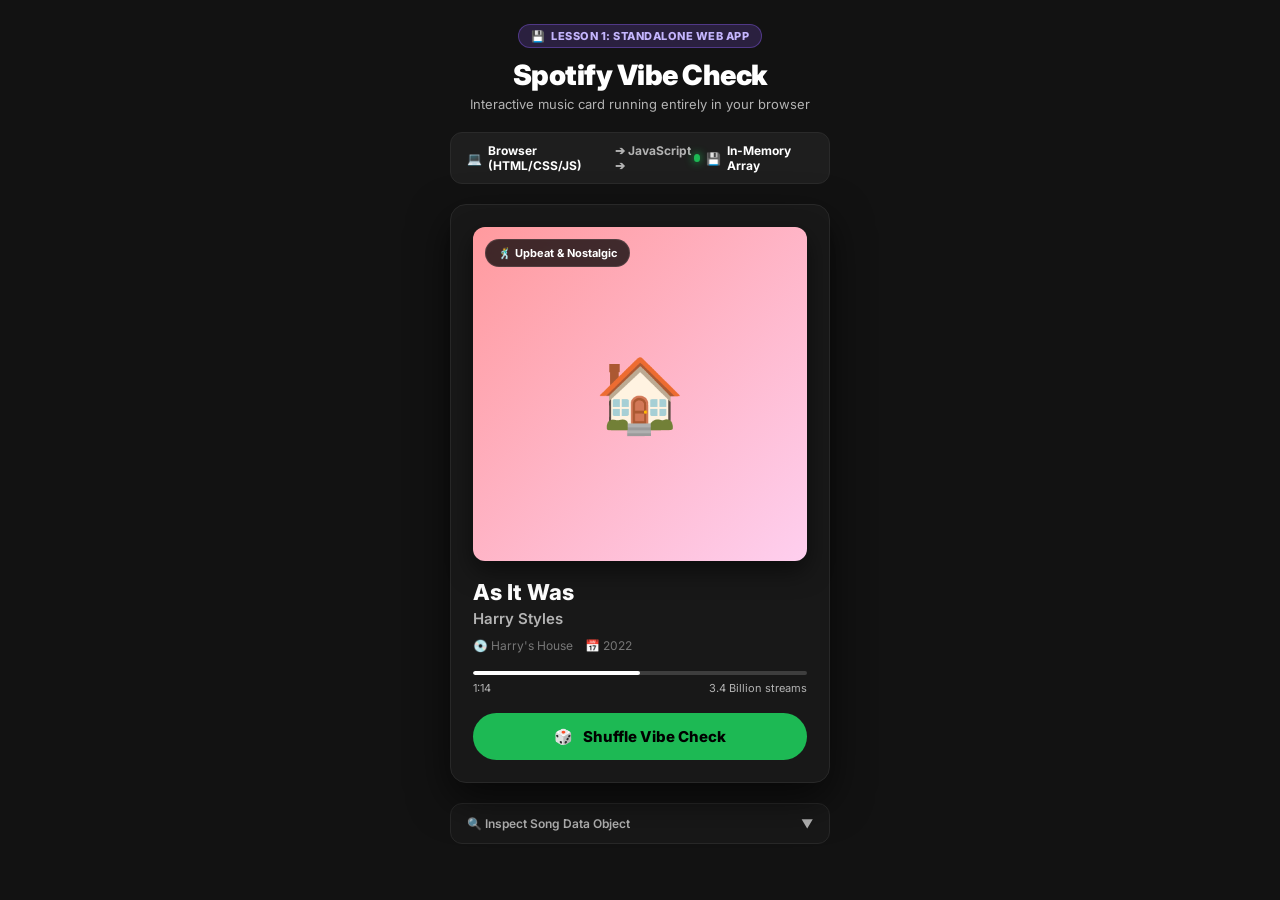
==== index.html @ 34c06614 "Initial commit of app code." ====
<!DOCTYPE html>
<html lang="en">
<head>
  <meta charset="UTF-8">
  <meta name="viewport" content="width=device-width, initial-scale=1.0">
  <title>Spotify Vibe Check — Lesson 1</title>
  
  <!-- Web Font -->
  <link rel="preconnect" href="https://fonts.googleapis.com">
  <link rel="preconnect" href="https://fonts.gstatic.com" crossorigin>
  <link href="https://fonts.googleapis.com/css2?family=Inter:wght@400;600;700;800;900&display=swap" rel="stylesheet">
  
  <!-- External CSS Stylesheet -->
  <link rel="stylesheet" href="style.css">
</head>
<body>

  <!-- Header -->
  <div class="header">
    <div class="lesson-badge">
      <span>💾</span> Lesson 1: Standalone Web App
    </div>
    <h1>Spotify Vibe Check</h1>
    <p class="subtitle">Interactive music card running entirely in your browser</p>
  </div>

  <!-- Architecture Flow Visualizer -->
  <div class="arch-bar">
    <div class="arch-node">
      <span>💻</span> Browser (HTML/CSS/JS)
    </div>
    <div class="arch-arrow">
      ➔ JavaScript ➔
    </div>
    <div class="arch-node">
      <span class="badge-status"></span>
      <span>💾</span> In-Memory Array
    </div>
  </div>

  <!-- Music Player Card -->
  <div class="player-card">
    
    <!-- Album Art & Vibe Tag -->
    <div class="album-art-wrapper">
      <div class="album-art" id="album-cover">
        🏠
      </div>
      <div class="vibe-tag" id="vibe-tag">
        🕺 Upbeat & Nostalgic
      </div>
    </div>

    <!-- Song Info -->
    <div class="track-details">
      <div class="track-title" id="song-title">As It Was</div>
      <div class="track-artist" id="song-artist">Harry Styles</div>
      <div class="track-meta">
        <span id="song-album">💿 Harry's House</span>
        <span id="song-year">📅 2022</span>
      </div>
    </div>

    <!-- Progress Bar Decoration -->
    <div class="progress-bar-container">
      <div class="progress-bar">
        <div class="progress-fill"></div>
      </div>
      <div class="time-labels">
        <span>1:14</span>
        <span id="song-streams">3.4 Billion streams</span>
      </div>
    </div>

    <!-- Controls -->
    <div class="controls">
      <button class="btn-shuffle" id="shuffle-btn" onclick="shuffleTrack()">
        <span>🎲</span> Shuffle Vibe Check
      </button>
    </div>

  </div>

  <!-- Behind the Scenes: Code Inspector -->
  <div class="inspector">
    <button class="inspector-toggle" onclick="toggleInspector()">
      <span>🔍 Inspect Song Data Object</span>
      <span id="inspector-arrow">▼</span>
    </button>
    <div class="inspector-body" id="inspector-data">
// Click "Shuffle Vibe Check" to see the track data object!
    </div>
  </div>

  <!-- External JavaScript Script -->
  <script src="script.js"></script>
</body>
</html>
---- style.css ----
/* ========================================================
   🎵 SPOTIFY VIBE CHECK — LESSON 1 STYLESHEET (CSS)
   ======================================================== */

:root {
  --spotify-green: #1db954;
  --spotify-green-hover: #1ed760;
  --spotify-black: #121212;
  --spotify-card: #181818;
  --spotify-card-hover: #242424;
  --spotify-subtext: #b3b3b3;
  --spotify-white: #ffffff;
  --accent-purple: #8b5cf6;
}

* {
  box-sizing: border-box;
  margin: 0;
  padding: 0;
  font-family: 'Inter', -apple-system, BlinkMacSystemFont, sans-serif;
}

body {
  background-color: var(--spotify-black);
  color: var(--spotify-white);
  min-height: 100vh;
  display: flex;
  flex-direction: column;
  align-items: center;
  justify-content: flex-start;
  padding: 24px 16px 50px;
}

/* Header */
.header {
  text-align: center;
  margin-bottom: 20px;
}

.lesson-badge {
  display: inline-flex;
  align-items: center;
  gap: 6px;
  padding: 4px 12px;
  border-radius: 20px;
  font-size: 11px;
  font-weight: 800;
  text-transform: uppercase;
  letter-spacing: 0.5px;
  margin-bottom: 10px;
  background: rgba(139, 92, 246, 0.2);
  color: #c4b5fd;
  border: 1px solid rgba(139, 92, 246, 0.4);
}

h1 {
  font-size: 28px;
  font-weight: 900;
  margin-bottom: 4px;
  letter-spacing: -0.5px;
}

.subtitle {
  color: var(--spotify-subtext);
  font-size: 13px;
}

/* Architecture Visualizer Bar */
.arch-bar {
  display: flex;
  align-items: center;
  justify-content: space-between;
  background: #1e1e1e;
  border: 1px solid #2a2a2a;
  border-radius: 12px;
  padding: 10px 16px;
  margin-bottom: 20px;
  font-size: 12px;
  max-width: 380px;
  width: 100%;
}

.arch-node {
  display: flex;
  align-items: center;
  gap: 6px;
  font-weight: 700;
}

.arch-arrow {
  color: var(--spotify-subtext);
  font-size: 12px;
  font-weight: 700;
}

.badge-status {
  display: inline-block;
  width: 8px;
  height: 8px;
  border-radius: 50%;
  background: var(--spotify-green);
  box-shadow: 0 0 8px var(--spotify-green);
}

/* Music Player Card */
.player-card {
  background: var(--spotify-card);
  border-radius: 16px;
  padding: 22px;
  width: 100%;
  max-width: 380px;
  box-shadow: 0 16px 40px rgba(0, 0, 0, 0.6);
  border: 1px solid #282828;
  transition: transform 0.2s ease, box-shadow 0.2s ease;
  position: relative;
}

.player-card:hover {
  background: var(--spotify-card-hover);
}

/* Album Art Container */
.album-art-wrapper {
  position: relative;
  width: 100%;
  padding-top: 100%; /* 1:1 Aspect ratio square */
  border-radius: 12px;
  overflow: hidden;
  margin-bottom: 18px;
  box-shadow: 0 10px 24px rgba(0,0,0,0.5);
}

.album-art {
  position: absolute;
  top: 0;
  left: 0;
  width: 100%;
  height: 100%;
  background: linear-gradient(135deg, #ff9a9e 0%, #fecfef 100%);
  display: flex;
  align-items: center;
  justify-content: center;
  font-size: 72px;
  transition: background 0.6s ease;
  user-select: none;
}

.vibe-tag {
  position: absolute;
  top: 12px;
  left: 12px;
  background: rgba(0, 0, 0, 0.75);
  backdrop-filter: blur(8px);
  padding: 6px 12px;
  border-radius: 20px;
  font-size: 11px;
  font-weight: 700;
  color: #fff;
  border: 1px solid rgba(255, 255, 255, 0.1);
}

/* Track Info */
.track-details {
  margin-bottom: 18px;
}

.track-title {
  font-size: 22px;
  font-weight: 800;
  color: var(--spotify-white);
  margin-bottom: 4px;
  white-space: nowrap;
  overflow: hidden;
  text-overflow: ellipsis;
}

.track-artist {
  font-size: 15px;
  font-weight: 600;
  color: var(--spotify-subtext);
  margin-bottom: 10px;
}

.track-meta {
  display: flex;
  align-items: center;
  gap: 12px;
  font-size: 12px;
  color: #777;
}

/* Progress bar decoration */
.progress-bar-container {
  margin-bottom: 18px;
}

.progress-bar {
  width: 100%;
  height: 4px;
  background: #3e3e3e;
  border-radius: 2px;
  overflow: hidden;
}

.progress-fill {
  width: 50%;
  height: 100%;
  background: var(--spotify-white);
  border-radius: 2px;
}

.time-labels {
  display: flex;
  justify-content: space-between;
  font-size: 11px;
  color: var(--spotify-subtext);
  margin-top: 6px;
}

/* Action Controls */
.controls {
  display: flex;
  flex-direction: column;
  gap: 10px;
}

.btn-shuffle {
  background: var(--spotify-green);
  color: #000;
  border: none;
  border-radius: 500px;
  padding: 14px 24px;
  font-size: 15px;
  font-weight: 800;
  cursor: pointer;
  display: flex;
  align-items: center;
  justify-content: center;
  gap: 10px;
  transition: all 0.2s ease;
  width: 100%;
}

.btn-shuffle:hover {
  background: var(--spotify-green-hover);
  transform: scale(1.03);
}

.btn-shuffle:active {
  transform: scale(0.98);
}

/* Inspector Drawer */
.inspector {
  max-width: 380px;
  width: 100%;
  margin-top: 20px;
  background: #181818;
  border: 1px solid #282828;
  border-radius: 12px;
  overflow: hidden;
}

.inspector-toggle {
  width: 100%;
  background: none;
  border: none;
  color: var(--spotify-subtext);
  padding: 12px 16px;
  font-size: 12px;
  font-weight: 600;
  text-align: left;
  cursor: pointer;
  display: flex;
  justify-content: space-between;
  align-items: center;
}

.inspector-toggle:hover {
  color: #fff;
}

.inspector-body {
  display: none;
  padding: 12px 16px;
  background: #0d0d0d;
  border-top: 1px solid #222;
  font-family: 'Courier New', Courier, monospace;
  font-size: 11px;
  color: #00ff66;
  white-space: pre-wrap;
  word-break: break-all;
  max-height: 180px;
  overflow-y: auto;
}
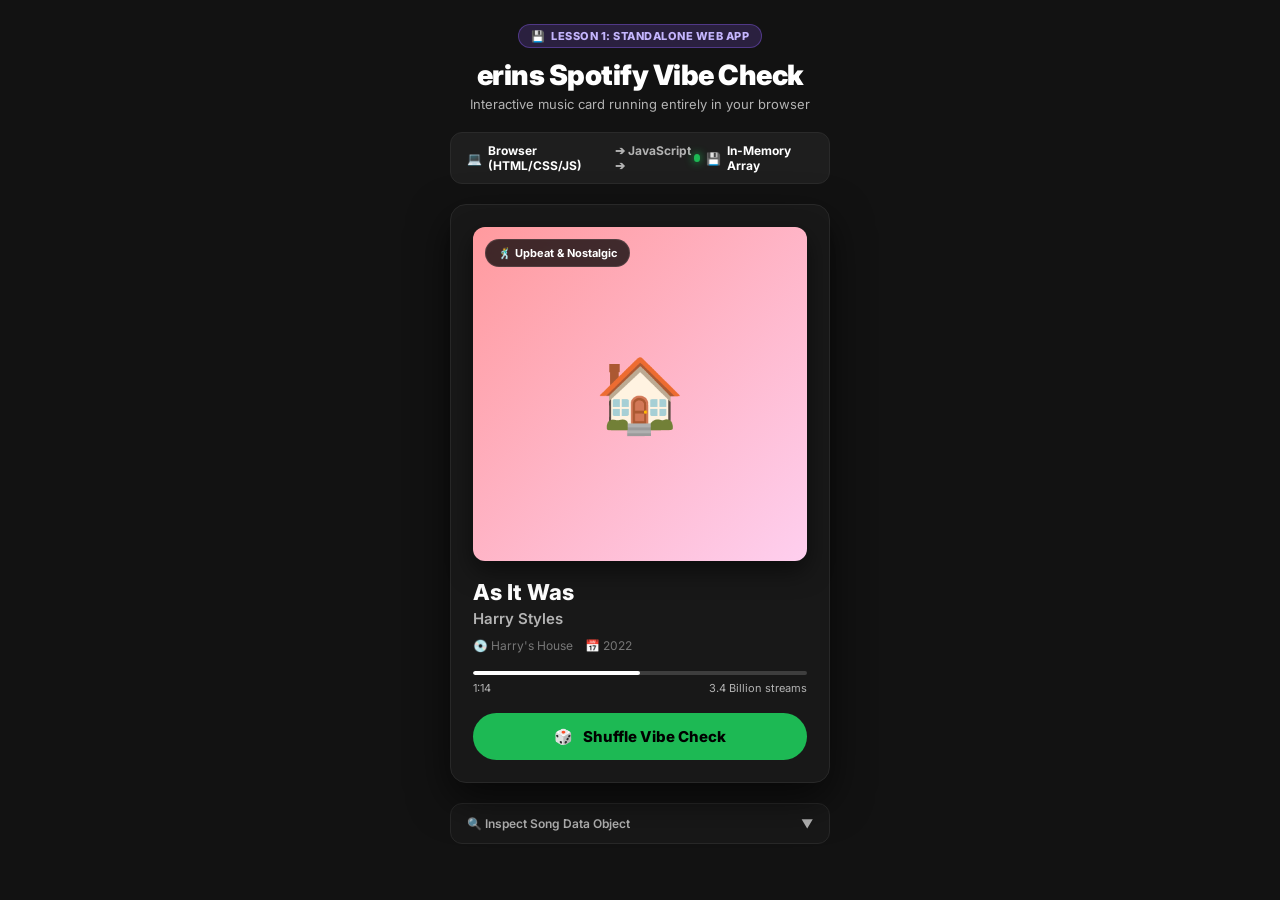
==== commit b5fcc97d: "Update index to update app name.html" ====
--- a/index.html
+++ b/index.html
@@ -20,7 +20,7 @@
     <div class="lesson-badge">
       <span>💾</span> Lesson 1: Standalone Web App
     </div>
-    <h1>Spotify Vibe Check</h1>
+    <h1>erins Spotify Vibe Check</h1>
     <p class="subtitle">Interactive music card running entirely in your browser</p>
   </div>
 
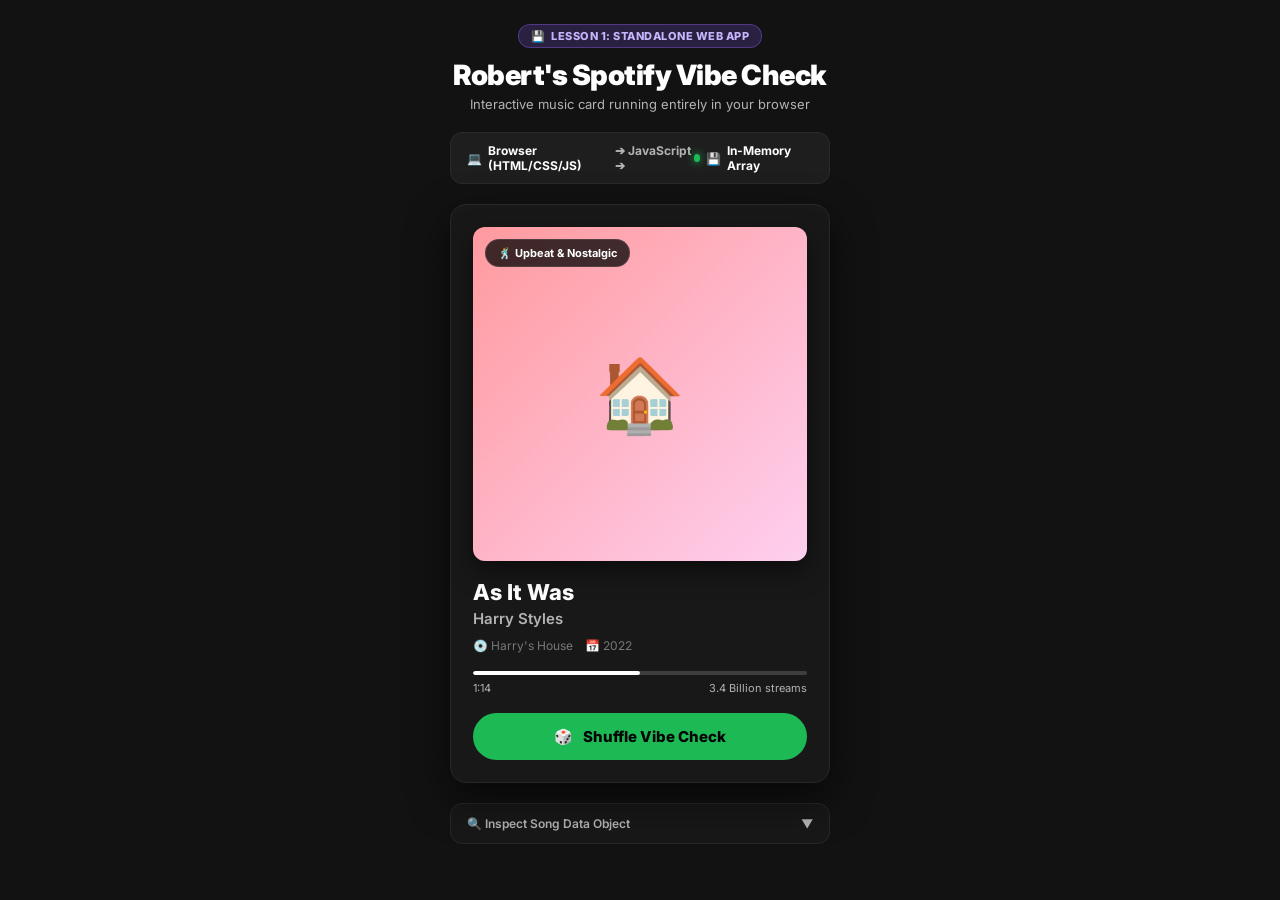
==== commit dc28c730: "fixed the bad name" ====
--- a/index.html
+++ b/index.html
@@ -20,7 +20,7 @@
     <div class="lesson-badge">
       <span>💾</span> Lesson 1: Standalone Web App
     </div>
-    <h1>erins Spotify Vibe Check</h1>
+    <h1>Robert's Spotify Vibe Check</h1>
     <p class="subtitle">Interactive music card running entirely in your browser</p>
   </div>
 
